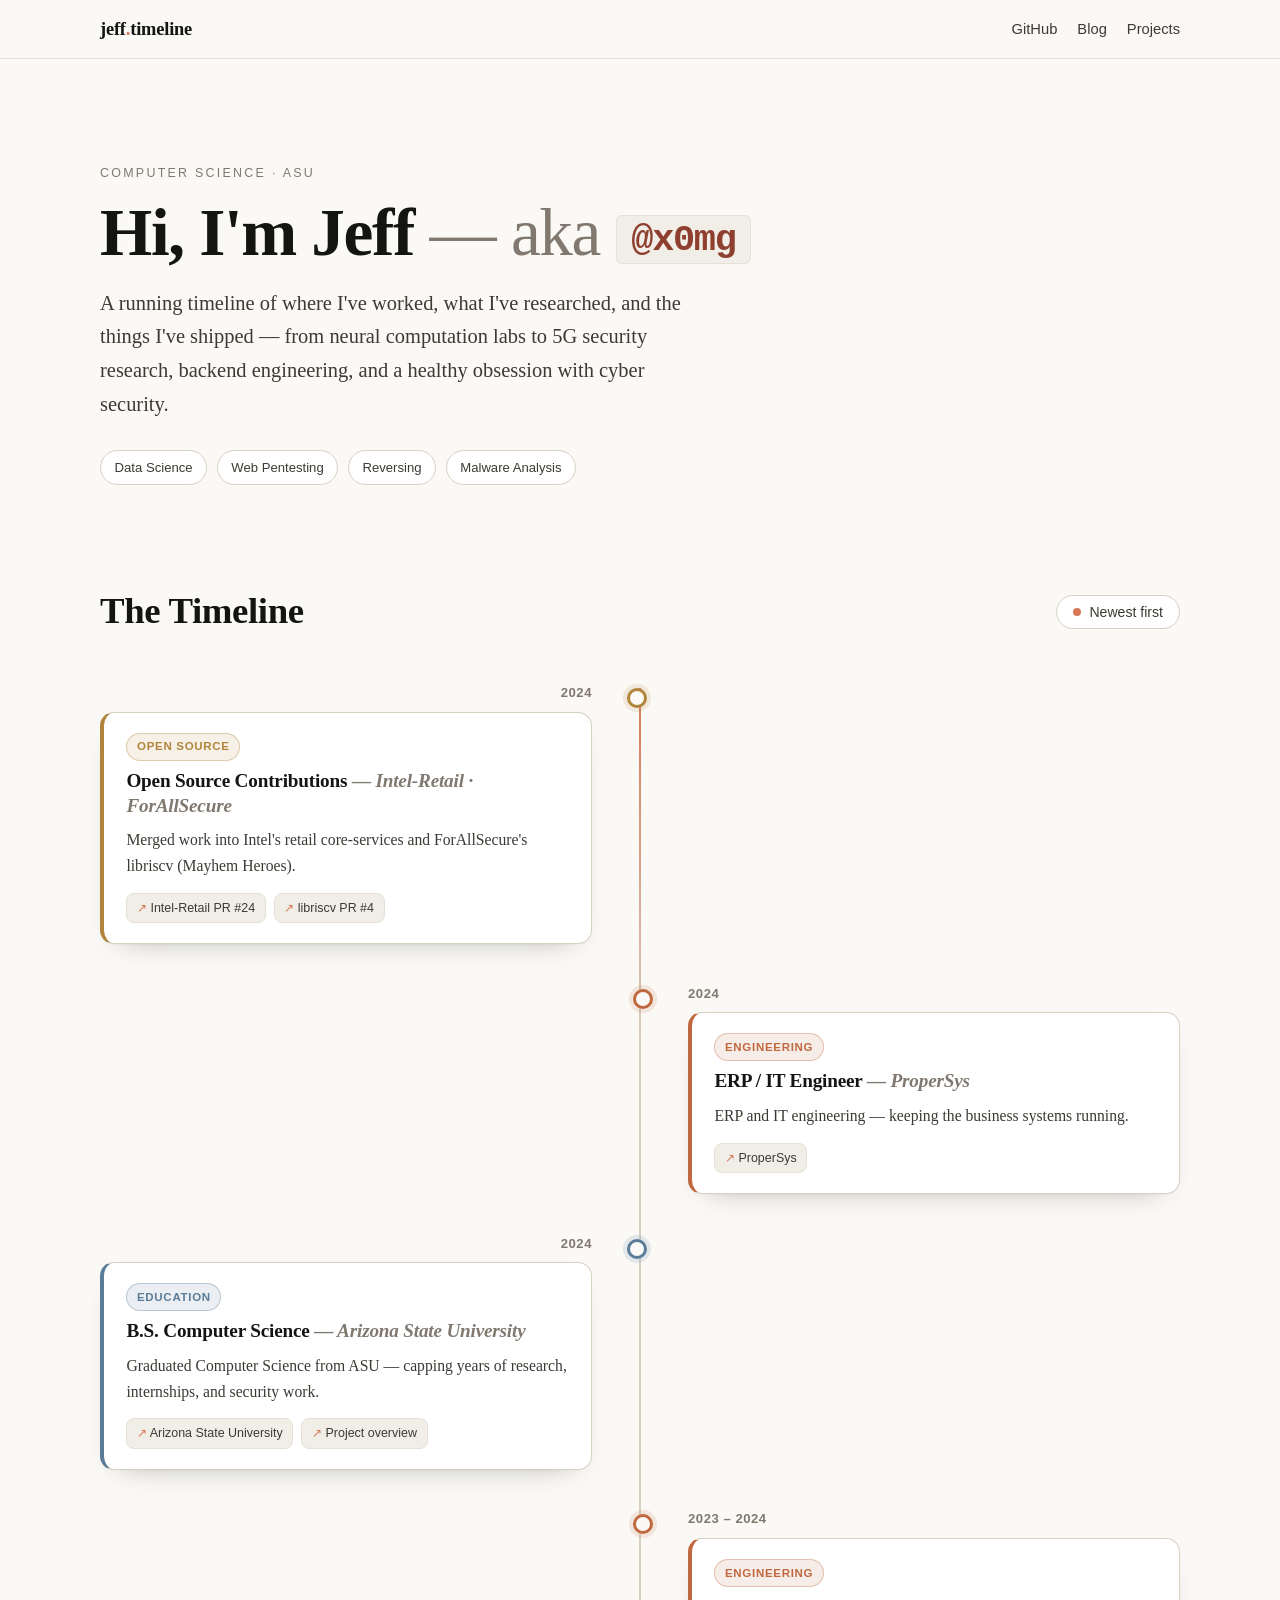
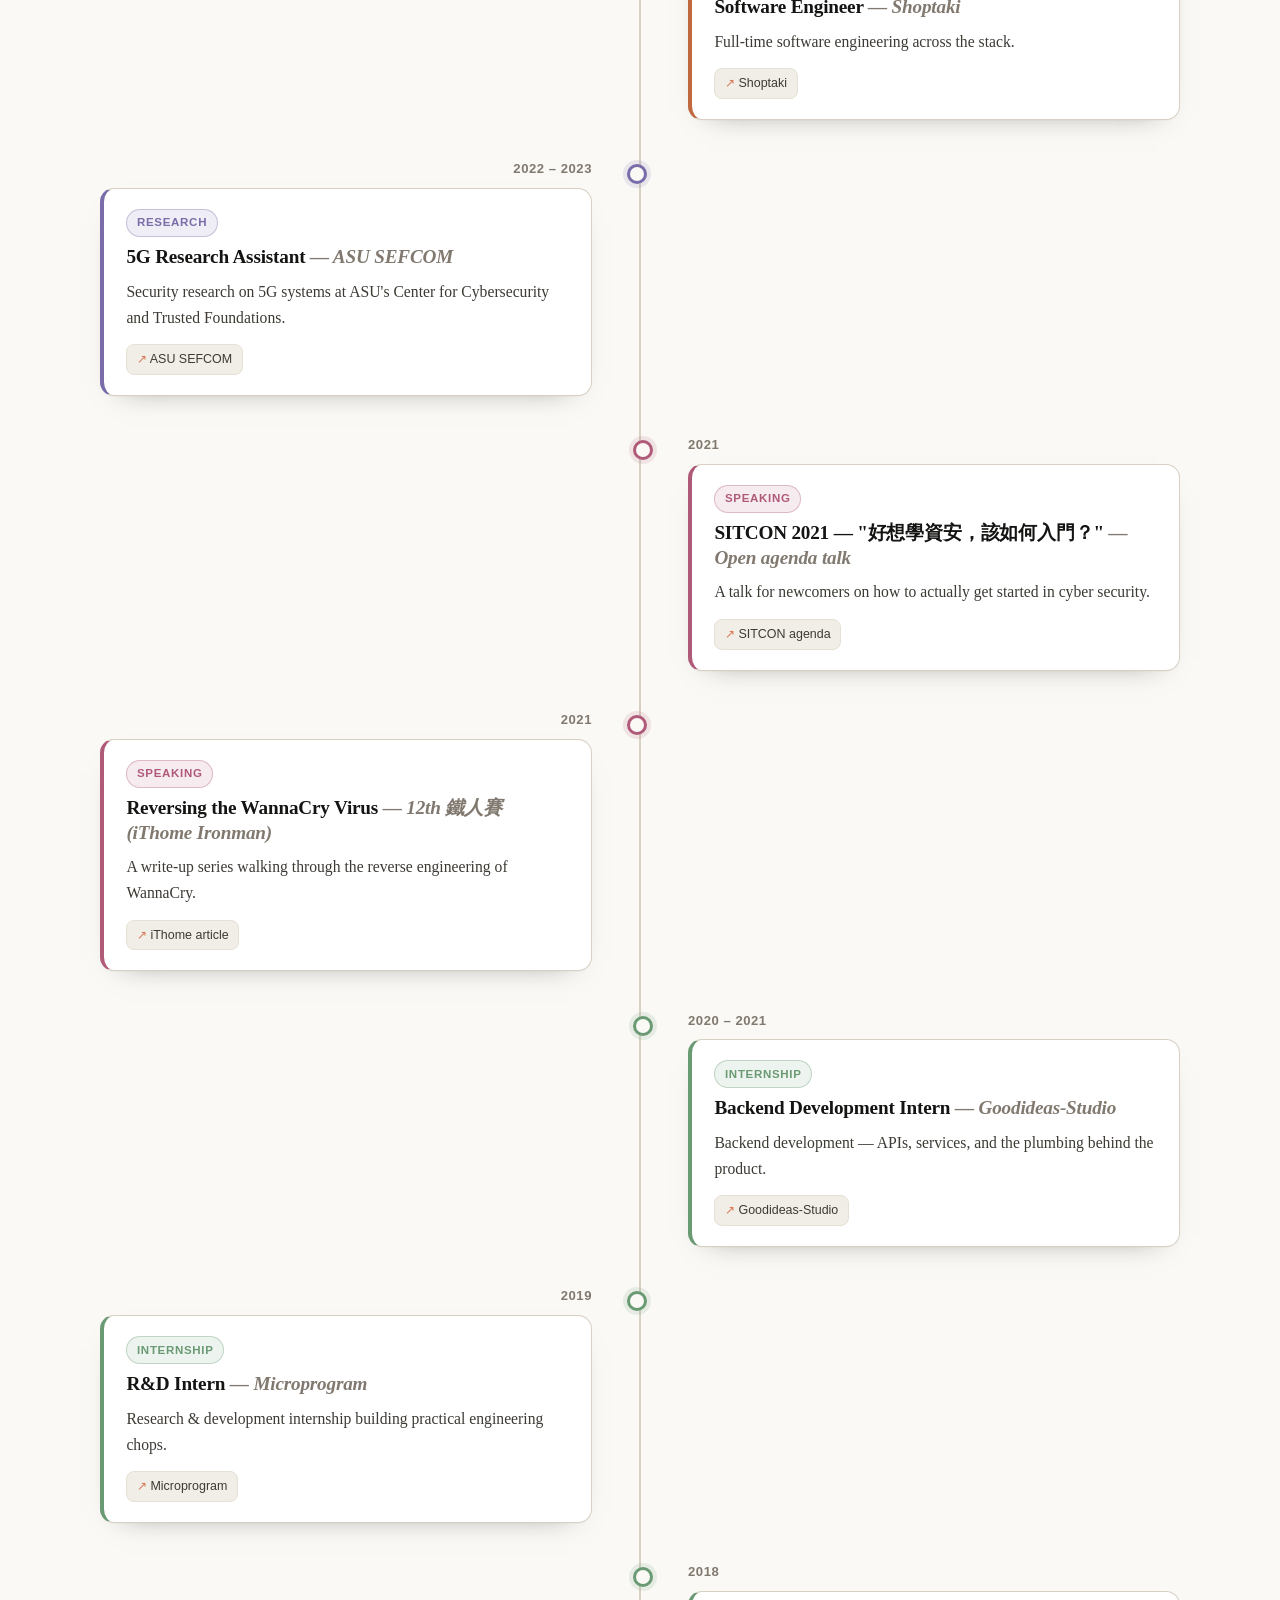
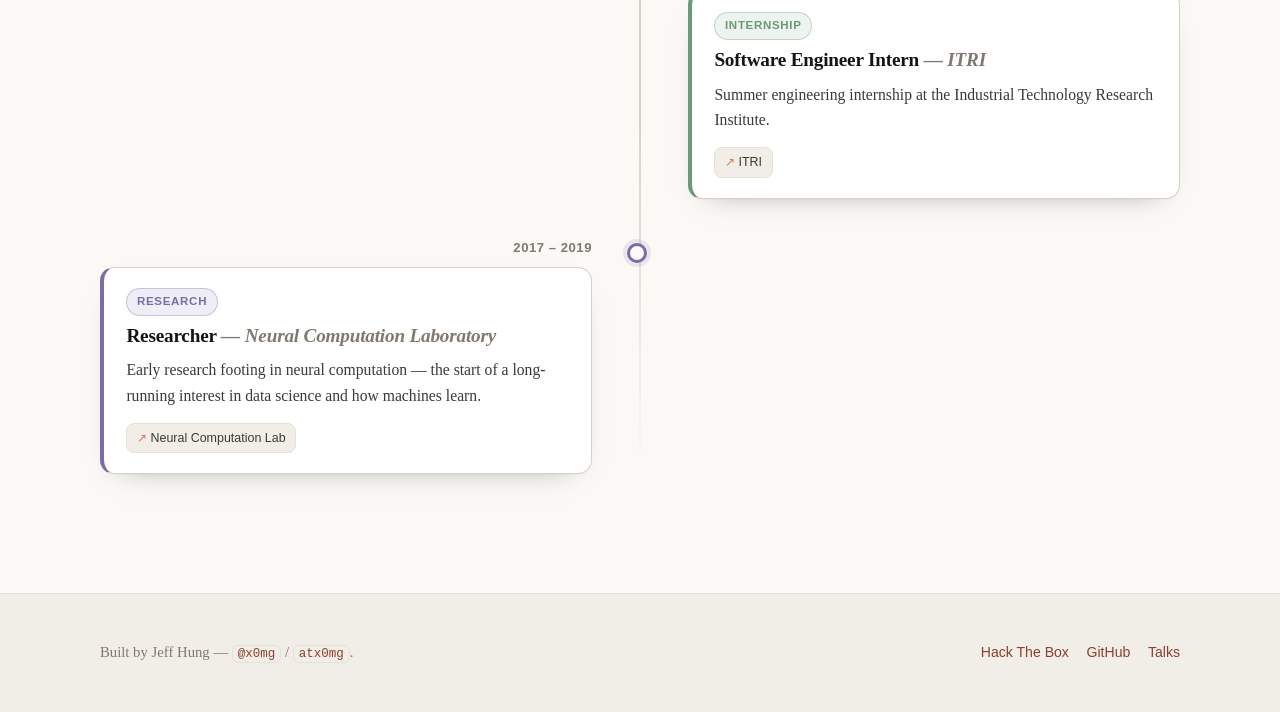
==== index.html @ df304b51 "Add interactive timeline website Build a dependency-free static site that presents Jeff's career as " ====
<!DOCTYPE html>
<html lang="en">
<head>
  <meta charset="UTF-8" />
  <meta name="viewport" content="width=device-width, initial-scale=1.0" />
  <title>Jeff Hung — Timeline</title>
  <meta name="description" content="A timeline of Jeff Hung (@x0mg) — Computer Science, research, software engineering and cyber security." />
  <link rel="preconnect" href="https://fonts.googleapis.com" />
  <link rel="stylesheet" href="./assets/css/style.css" />
</head>
<body>
  <header class="site-header">
    <div class="wrap header-inner">
      <a class="brand" href="#top">jeff<span class="brand-accent">.</span>timeline</a>
      <nav class="nav">
        <a href="https://github.com/jeff14994" target="_blank" rel="noopener">GitHub</a>
        <a href="http://blog.atx0mg.tw/" target="_blank" rel="noopener">Blog</a>
        <a href="https://jeff14994.github.io/projects/" target="_blank" rel="noopener">Projects</a>
      </nav>
    </div>
  </header>

  <main id="top">
    <section class="hero">
      <div class="wrap hero-inner">
        <p class="eyebrow">Computer Science · ASU</p>
        <h1 class="hero-title">Hi, I'm Jeff <span class="muted">— aka</span> <code>@x0mg</code></h1>
        <p class="hero-lede">
          A running timeline of where I've worked, what I've researched, and the things
          I've shipped — from neural computation labs to 5G security research,
          backend engineering, and a healthy obsession with cyber security.
        </p>
        <div class="hero-tags">
          <span class="chip">Data Science</span>
          <span class="chip">Web Pentesting</span>
          <span class="chip">Reversing</span>
          <span class="chip">Malware Analysis</span>
        </div>
      </div>
    </section>

    <section class="timeline-section">
      <div class="wrap">
        <div class="timeline-head">
          <h2>The Timeline</h2>
          <button id="orderToggle" class="order-toggle" type="button" aria-pressed="false">
            <span class="dot"></span><span class="label">Newest first</span>
          </button>
        </div>
        <ol class="timeline" id="timeline"><!-- entries injected by JS --></ol>
      </div>
    </section>
  </main>

  <footer class="site-footer">
    <div class="wrap footer-inner">
      <p>Built by Jeff Hung — <code>@x0mg</code> / <code>atx0mg</code>.</p>
      <div class="footer-links">
        <a href="https://app.hackthebox.com/profile/93661" target="_blank" rel="noopener">Hack The Box</a>
        <a href="https://github.com/jeff14994" target="_blank" rel="noopener">GitHub</a>
        <a href="https://www2.slideshare.net/JeffHung13/presentations" target="_blank" rel="noopener">Talks</a>
      </div>
    </div>
  </footer>

  <script src="./assets/js/data.js"></script>
  <script src="./assets/js/timeline.js"></script>
</body>
</html>
---- assets/css/style.css ----
/* ----------------------------------------------------------------
   Jeff Hung — Timeline
   Warm editorial aesthetic (Anthropic-inspired palette).
   No build step, no dependencies — plain HTML/CSS/JS.
------------------------------------------------------------------- */

:root {
  /* Surfaces */
  --canvas: #faf9f5;
  --surface: #f0eee6;
  --surface-2: #ffffff;

  /* Text */
  --ink: #141413;
  --ink-soft: #3d3a34;
  --muted: #81796f;

  /* Accent — terracotta */
  --accent: #d97757;
  --accent-deep: #8e3f2f;

  /* Borders */
  --border: #d8d0c3;
  --border-soft: #e7e0d6;

  /* Category accents */
  --cat-education: #5b7c99;
  --cat-research: #7a6ca8;
  --cat-engineering: #c0683f;
  --cat-internship: #6a9a73;
  --cat-opensource: #b0843a;
  --cat-speaking: #b05a7a;

  --font-serif: Georgia, "Times New Roman", serif;
  --font-sans: Arial, "Helvetica Neue", Helvetica, sans-serif;

  --line-x: 24px; /* mobile timeline rail position */
}

* { box-sizing: border-box; }

html { scroll-behavior: smooth; }

body {
  margin: 0;
  background:
    radial-gradient(900px 500px at 80% -10%, #f6efe6 0%, transparent 60%),
    var(--canvas);
  color: var(--ink);
  font-family: var(--font-serif);
  font-size: 17px;
  line-height: 1.65;
  -webkit-font-smoothing: antialiased;
}

.wrap { width: min(1080px, 92vw); margin-inline: auto; }

code {
  font-family: "SFMono-Regular", Consolas, "Liberation Mono", Menlo, monospace;
  font-size: 0.85em;
  background: var(--surface);
  border: 1px solid var(--border-soft);
  padding: 0.08em 0.4em;
  border-radius: 6px;
  color: var(--accent-deep);
}

a { color: var(--accent-deep); text-decoration-color: var(--border); text-underline-offset: 3px; }
a:hover { color: var(--accent); }

/* ---------------- Header ---------------- */
.site-header {
  position: sticky;
  top: 0;
  z-index: 20;
  background: color-mix(in srgb, var(--canvas) 88%, transparent);
  backdrop-filter: blur(8px);
  border-bottom: 1px solid var(--border-soft);
}
.header-inner {
  display: flex;
  align-items: center;
  justify-content: space-between;
  padding: 14px 0;
}
.brand {
  font-weight: 700;
  font-size: 1.15rem;
  letter-spacing: -0.01em;
  text-decoration: none;
  color: var(--ink);
}
.brand-accent { color: var(--accent); }
.nav { display: flex; gap: 1.25rem; font-family: var(--font-sans); font-size: 0.92rem; }
.nav a { text-decoration: none; color: var(--ink-soft); }
.nav a:hover { color: var(--accent); }

/* ---------------- Hero ---------------- */
.hero { padding: clamp(3rem, 9vw, 6.5rem) 0 clamp(2rem, 5vw, 3.5rem); }
.eyebrow {
  font-family: var(--font-sans);
  text-transform: uppercase;
  letter-spacing: 0.18em;
  font-size: 0.78rem;
  color: var(--muted);
  margin: 0 0 0.9rem;
}
.hero-title {
  font-size: clamp(2.4rem, 6vw, 4.2rem);
  line-height: 1.05;
  letter-spacing: -0.02em;
  margin: 0 0 1.1rem;
  font-weight: 700;
}
.hero-title .muted { color: var(--muted); font-weight: 400; }
.hero-title code { font-size: 0.55em; vertical-align: middle; }
.hero-lede {
  max-width: 60ch;
  color: var(--ink-soft);
  font-size: clamp(1.05rem, 2.4vw, 1.28rem);
  margin: 0 0 1.8rem;
}
.hero-tags { display: flex; flex-wrap: wrap; gap: 0.6rem; }
.chip {
  font-family: var(--font-sans);
  font-size: 0.82rem;
  background: var(--surface-2);
  border: 1px solid var(--border);
  border-radius: 999px;
  padding: 0.35rem 0.85rem;
  color: var(--ink-soft);
}

/* ---------------- Timeline shell ---------------- */
.timeline-section { padding: clamp(1rem, 4vw, 2.5rem) 0 5rem; }
.timeline-head {
  display: flex;
  align-items: center;
  justify-content: space-between;
  gap: 1rem;
  margin-bottom: 2.5rem;
  flex-wrap: wrap;
}
.timeline-head h2 {
  font-size: clamp(1.6rem, 4vw, 2.3rem);
  margin: 0;
  letter-spacing: -0.01em;
}
.order-toggle {
  font-family: var(--font-sans);
  display: inline-flex;
  align-items: center;
  gap: 0.55rem;
  background: var(--surface-2);
  border: 1px solid var(--border);
  border-radius: 999px;
  padding: 0.5rem 1rem;
  font-size: 0.88rem;
  color: var(--ink-soft);
  cursor: pointer;
  transition: border-color 0.2s ease, color 0.2s ease, transform 0.2s ease;
}
.order-toggle:hover { border-color: var(--accent); color: var(--accent-deep); transform: translateY(-1px); }
.order-toggle .dot {
  width: 8px; height: 8px; border-radius: 50%;
  background: var(--accent);
}

/* ---------------- Timeline list ---------------- */
.timeline {
  list-style: none;
  margin: 0;
  padding: 0;
  position: relative;
}
/* the vertical rail */
.timeline::before {
  content: "";
  position: absolute;
  top: 6px;
  bottom: 6px;
  left: var(--line-x);
  width: 2px;
  background: linear-gradient(var(--accent) 0%, var(--border) 12%, var(--border) 88%, transparent 100%);
}

.entry {
  position: relative;
  padding-left: calc(var(--line-x) + 32px);
  margin-bottom: 2.4rem;
  opacity: 0;
  transform: translateY(18px);
  transition: opacity 0.6s ease, transform 0.6s ease;
}
.entry.is-visible { opacity: 1; transform: none; }

/* node dot */
.entry::before {
  content: "";
  position: absolute;
  left: calc(var(--line-x) - 6px);
  top: 6px;
  width: 14px;
  height: 14px;
  border-radius: 50%;
  background: var(--canvas);
  border: 3px solid var(--cat, var(--accent));
  box-shadow: 0 0 0 4px color-mix(in srgb, var(--cat, var(--accent)) 14%, transparent);
  z-index: 2;
}

.entry-date {
  font-family: var(--font-sans);
  font-size: 0.82rem;
  font-weight: 700;
  letter-spacing: 0.04em;
  color: var(--muted);
  margin-bottom: 0.5rem;
  display: block;
}

.card {
  background: var(--surface-2);
  border: 1px solid var(--border);
  border-left: 4px solid var(--cat, var(--accent));
  border-radius: 14px;
  padding: 1.25rem 1.4rem;
  box-shadow: 0 1px 0 rgba(20, 20, 19, 0.02), 0 12px 28px -22px rgba(20, 20, 19, 0.5);
  transition: transform 0.25s ease, box-shadow 0.25s ease;
}
.card:hover {
  transform: translateY(-3px);
  box-shadow: 0 18px 38px -24px rgba(20, 20, 19, 0.55);
}

.card-top {
  display: flex;
  align-items: center;
  gap: 0.6rem;
  flex-wrap: wrap;
  margin-bottom: 0.5rem;
}
.badge {
  font-family: var(--font-sans);
  font-size: 0.72rem;
  font-weight: 700;
  text-transform: uppercase;
  letter-spacing: 0.06em;
  padding: 0.22rem 0.6rem;
  border-radius: 999px;
  color: var(--cat, var(--accent-deep));
  background: color-mix(in srgb, var(--cat, var(--accent)) 12%, var(--surface-2));
  border: 1px solid color-mix(in srgb, var(--cat, var(--accent)) 35%, transparent);
}
.card h3 {
  margin: 0;
  font-size: 1.2rem;
  line-height: 1.3;
  letter-spacing: -0.01em;
}
.card h3 a { text-decoration: none; }
.org { color: var(--muted); font-style: italic; }
.card p { margin: 0.55rem 0 0; color: var(--ink-soft); font-size: 0.98rem; }
.sources {
  margin-top: 0.85rem;
  display: flex;
  flex-wrap: wrap;
  gap: 0.5rem;
}
.source-link {
  font-family: var(--font-sans);
  font-size: 0.78rem;
  text-decoration: none;
  color: var(--ink-soft);
  background: var(--surface);
  border: 1px solid var(--border-soft);
  border-radius: 8px;
  padding: 0.25rem 0.6rem;
  transition: border-color 0.2s ease, color 0.2s ease;
}
.source-link:hover { border-color: var(--accent); color: var(--accent-deep); }
.source-link::before { content: "↗ "; color: var(--accent); }

/* ---------------- Desktop: alternating layout ---------------- */
@media (min-width: 860px) {
  :root { --line-x: 50%; }
  .timeline::before { transform: translateX(-1px); }

  .entry {
    width: 50%;
    padding-left: 0;
    padding-right: 48px;
    margin-left: 0;
  }
  .entry::before {
    left: auto;
    right: -7px;
  }
  .entry .entry-date { text-align: right; }

  .entry.right {
    margin-left: 50%;
    padding-right: 0;
    padding-left: 48px;
  }
  .entry.right::before { left: -7px; right: auto; }
  .entry.right .entry-date { text-align: left; }
}

/* ---------------- Footer ---------------- */
.site-footer {
  border-top: 1px solid var(--border-soft);
  background: var(--surface);
}
.footer-inner {
  display: flex;
  align-items: center;
  justify-content: space-between;
  gap: 1rem;
  flex-wrap: wrap;
  padding: 2rem 0;
  font-size: 0.92rem;
  color: var(--muted);
}
.footer-links { display: flex; gap: 1.1rem; font-family: var(--font-sans); font-size: 0.88rem; }
.footer-links a { text-decoration: none; }

/* ---------------- Reduced motion ---------------- */
@media (prefers-reduced-motion: reduce) {
  html { scroll-behavior: auto; }
  * { transition-duration: 0.01ms !important; animation-duration: 0.01ms !important; }
  .entry { opacity: 1; transform: none; }
}
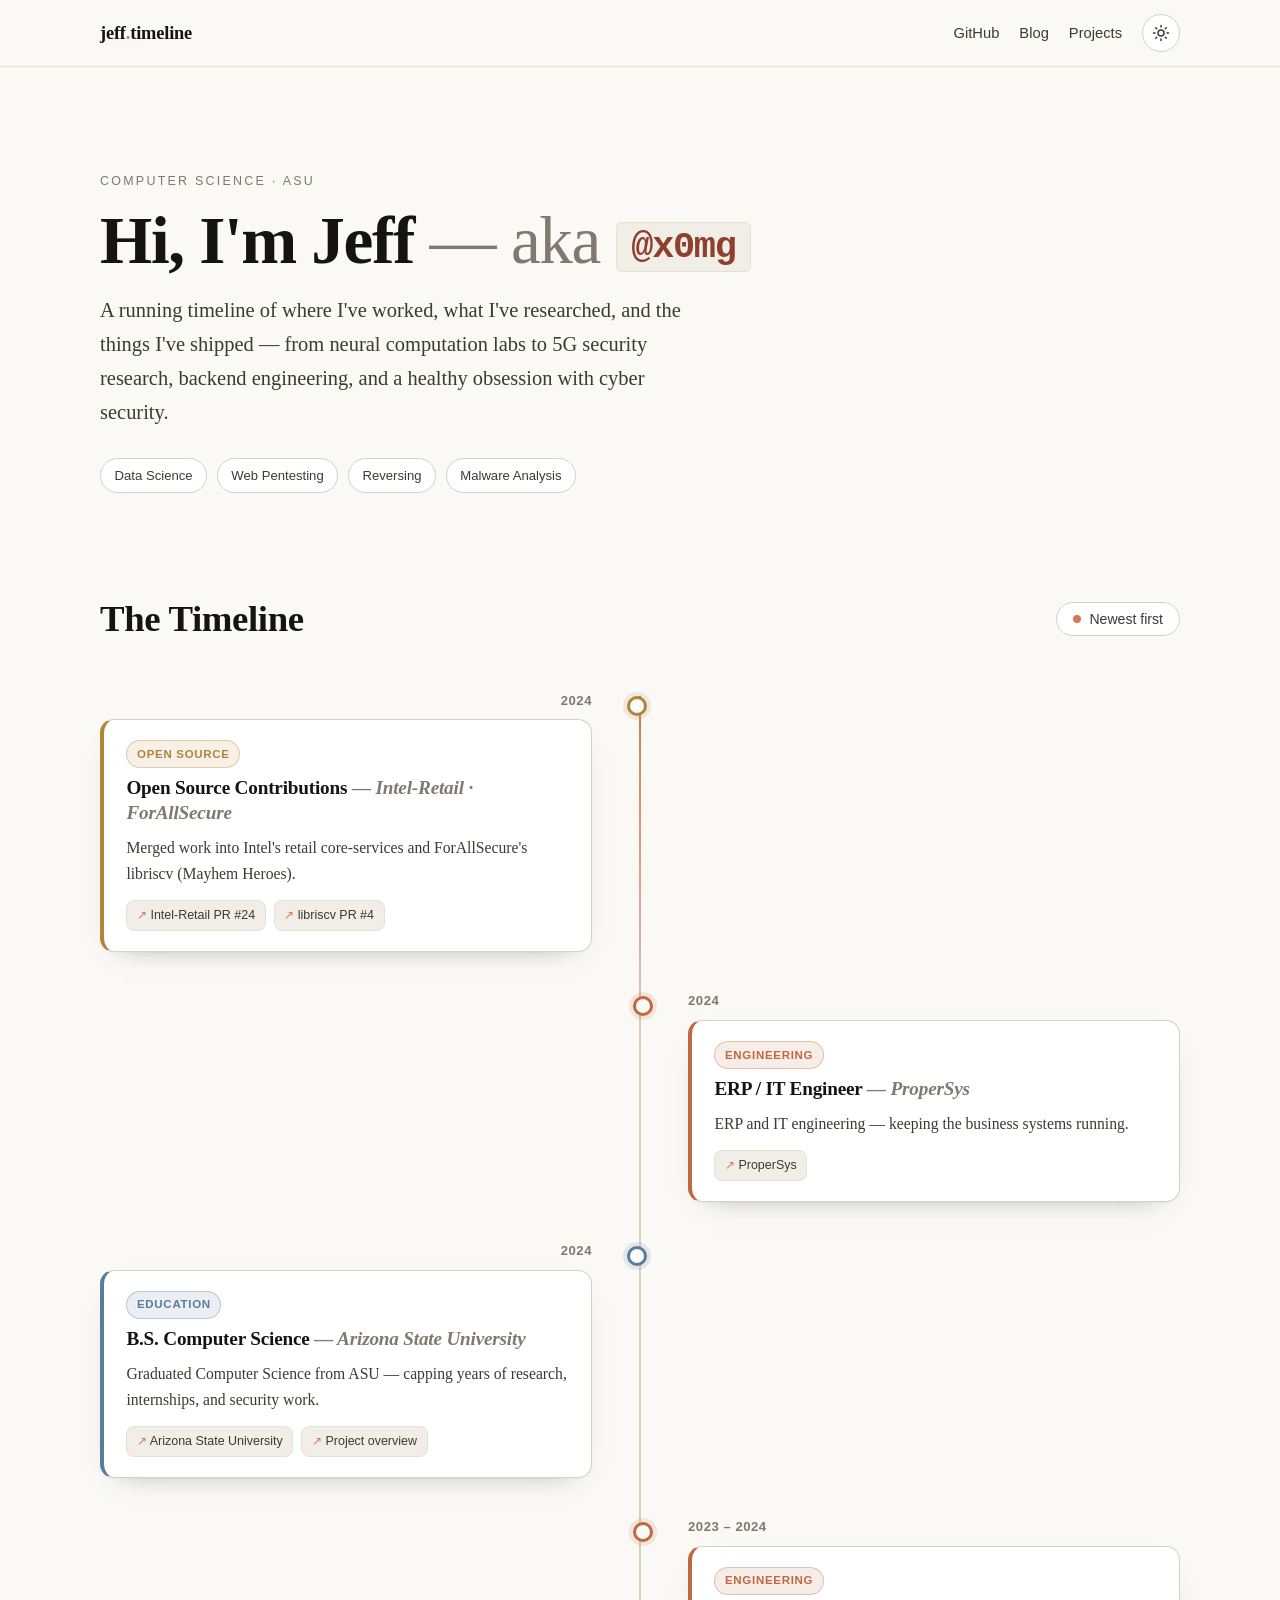
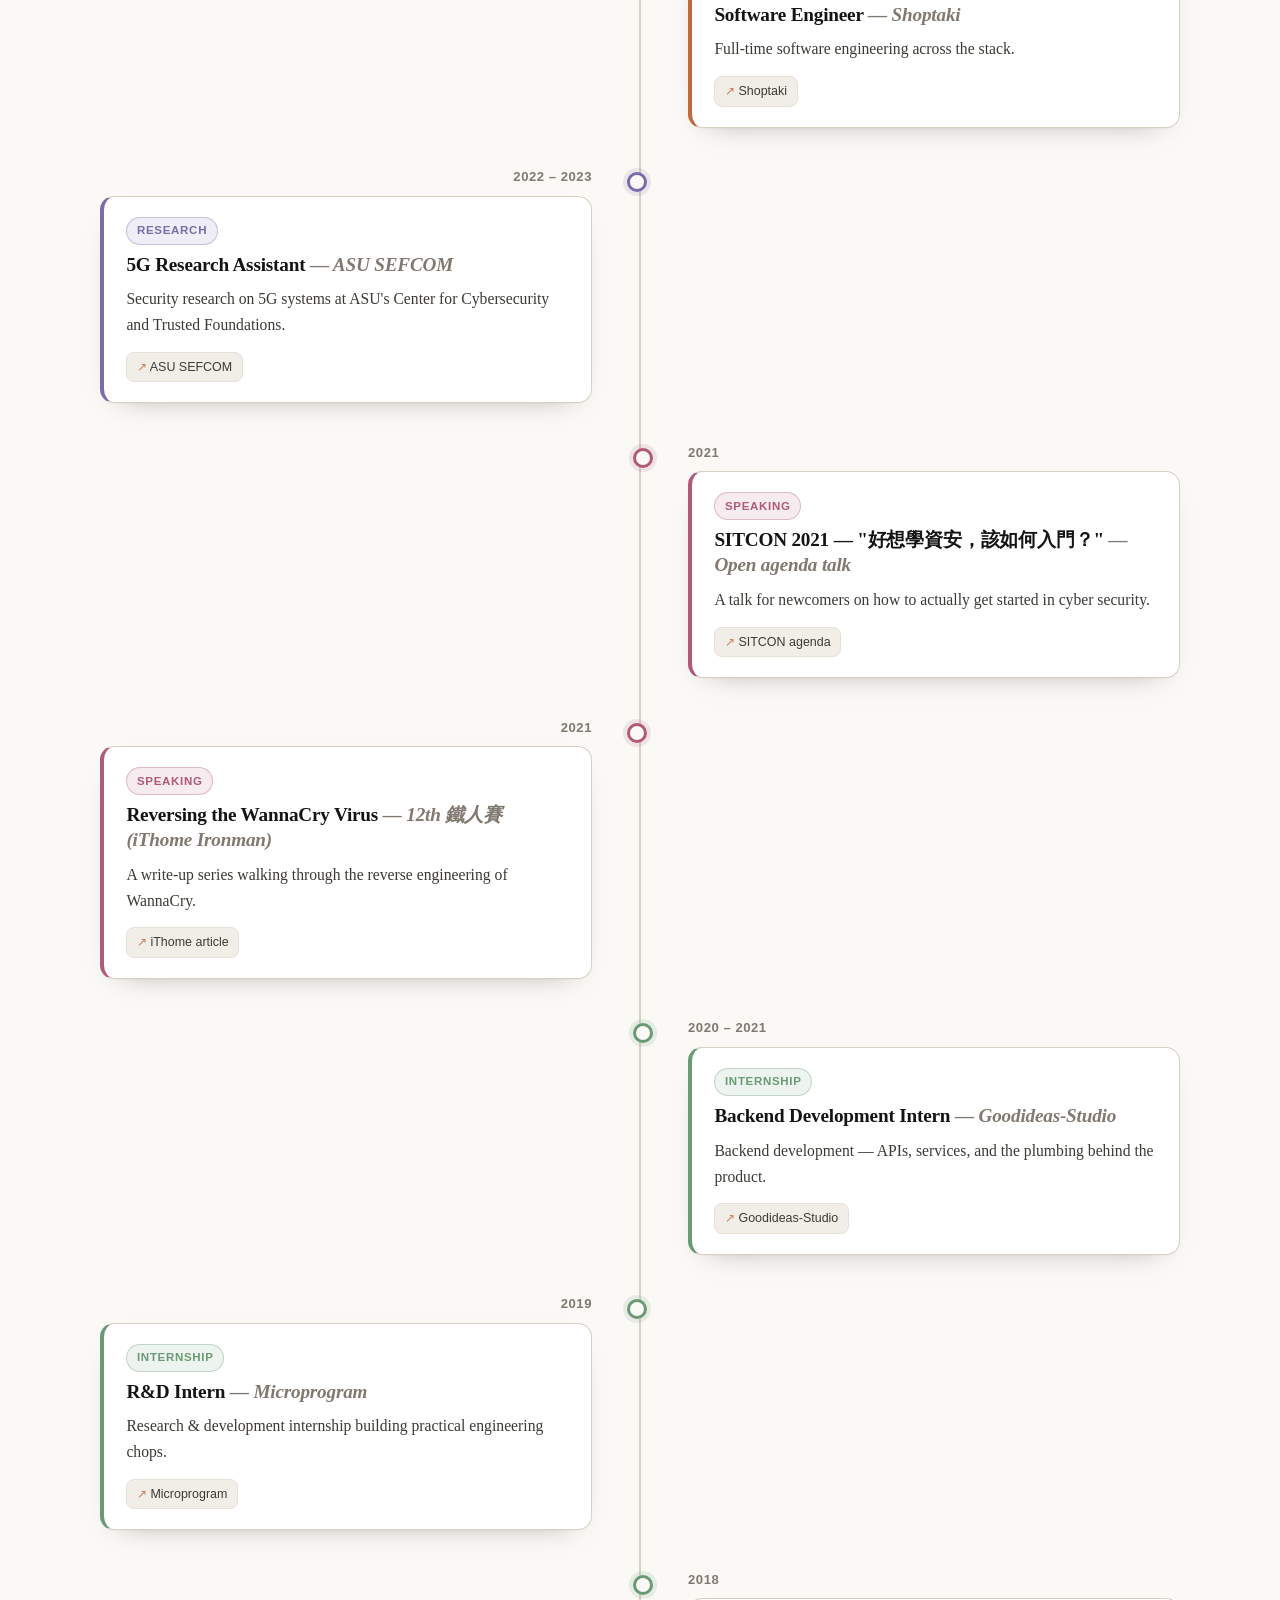
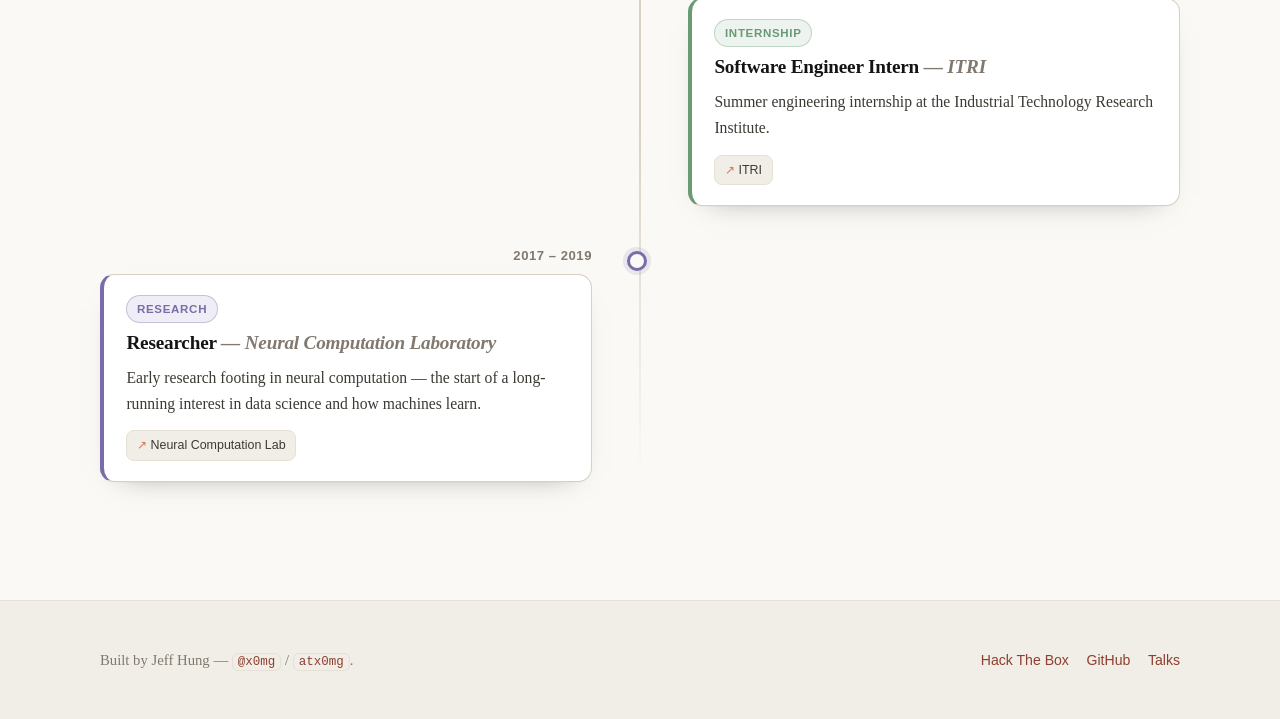
==== commit 688c6bb2: "Add dark mode with toggle and OS-preference default - Warm charcoal dark palette via [data-theme=dar" ====
--- a/index.html
+++ b/index.html
@@ -7,6 +7,16 @@
   <meta name="description" content="A timeline of Jeff Hung (@x0mg) — Computer Science, research, software engineering and cyber security." />
   <link rel="preconnect" href="https://fonts.googleapis.com" />
   <link rel="stylesheet" href="./assets/css/style.css" />
+  <!-- Set theme before first paint to avoid a flash of the wrong theme. -->
+  <script>
+    (function () {
+      try {
+        var stored = localStorage.getItem("theme");
+        var prefersDark = window.matchMedia("(prefers-color-scheme: dark)").matches;
+        document.documentElement.setAttribute("data-theme", stored || (prefersDark ? "dark" : "light"));
+      } catch (e) { /* ignore */ }
+    })();
+  </script>
 </head>
 <body>
   <header class="site-header">
@@ -16,6 +26,15 @@
         <a href="https://github.com/jeff14994" target="_blank" rel="noopener">GitHub</a>
         <a href="http://blog.atx0mg.tw/" target="_blank" rel="noopener">Blog</a>
         <a href="https://jeff14994.github.io/projects/" target="_blank" rel="noopener">Projects</a>
+        <button id="themeToggle" class="theme-toggle" type="button" aria-label="Toggle dark mode" title="Toggle dark mode">
+          <svg class="icon-sun" viewBox="0 0 24 24" fill="none" stroke="currentColor" stroke-width="2" stroke-linecap="round" stroke-linejoin="round" aria-hidden="true">
+            <circle cx="12" cy="12" r="4"></circle>
+            <path d="M12 2v2M12 20v2M4.9 4.9l1.4 1.4M17.7 17.7l1.4 1.4M2 12h2M20 12h2M4.9 19.1l1.4-1.4M17.7 6.3l1.4-1.4"></path>
+          </svg>
+          <svg class="icon-moon" viewBox="0 0 24 24" fill="none" stroke="currentColor" stroke-width="2" stroke-linecap="round" stroke-linejoin="round" aria-hidden="true">
+            <path d="M21 12.8A9 9 0 1 1 11.2 3a7 7 0 0 0 9.8 9.8z"></path>
+          </svg>
+        </button>
       </nav>
     </div>
   </header>
@@ -65,5 +84,6 @@
 
   <script src="./assets/js/data.js"></script>
   <script src="./assets/js/timeline.js"></script>
+  <script src="./assets/js/theme.js"></script>
 </body>
 </html>
--- a/assets/css/style.css
+++ b/assets/css/style.css
@@ -34,7 +34,39 @@
   --font-serif: Georgia, "Times New Roman", serif;
   --font-sans: Arial, "Helvetica Neue", Helvetica, sans-serif;
 
+  --glow: #f6efe6; /* hero background glow */
+  --shadow: 20, 20, 19; /* rgb for card shadows */
+
   --line-x: 24px; /* mobile timeline rail position */
+}
+
+/* ---------------- Dark theme ----------------
+   Applied when <html data-theme="dark">. A no-FOUC script in <head>
+   sets this from localStorage or the OS preference before first paint. */
+[data-theme="dark"] {
+  --canvas: #1a1714;
+  --surface: #221e19;
+  --surface-2: #272320;
+
+  --ink: #ece7de;
+  --ink-soft: #cabfb0;
+  --muted: #9a8f80;
+
+  --accent: #e08a6a;
+  --accent-deep: #eca585; /* lighter so links/code read on dark */
+
+  --border: #3a352e;
+  --border-soft: #2d2823;
+
+  --cat-education: #7da6c4;
+  --cat-research: #a394d4;
+  --cat-engineering: #e0895f;
+  --cat-internship: #8fc09a;
+  --cat-opensource: #d4ab5e;
+  --cat-speaking: #d683a4;
+
+  --glow: #2a231c;
+  --shadow: 0, 0, 0;
 }
 
 * { box-sizing: border-box; }
@@ -44,13 +76,14 @@
 body {
   margin: 0;
   background:
-    radial-gradient(900px 500px at 80% -10%, #f6efe6 0%, transparent 60%),
+    radial-gradient(900px 500px at 80% -10%, var(--glow) 0%, transparent 60%),
     var(--canvas);
   color: var(--ink);
   font-family: var(--font-serif);
   font-size: 17px;
   line-height: 1.65;
   -webkit-font-smoothing: antialiased;
+  transition: background-color 0.3s ease, color 0.3s ease;
 }
 
 .wrap { width: min(1080px, 92vw); margin-inline: auto; }
@@ -91,9 +124,32 @@
   color: var(--ink);
 }
 .brand-accent { color: var(--accent); }
-.nav { display: flex; gap: 1.25rem; font-family: var(--font-sans); font-size: 0.92rem; }
+.nav { display: flex; align-items: center; gap: 1.25rem; font-family: var(--font-sans); font-size: 0.92rem; }
 .nav a { text-decoration: none; color: var(--ink-soft); }
 .nav a:hover { color: var(--accent); }
+
+/* Theme toggle */
+.theme-toggle {
+  display: inline-flex;
+  align-items: center;
+  justify-content: center;
+  width: 38px;
+  height: 38px;
+  padding: 0;
+  border: 1px solid var(--border);
+  border-radius: 50%;
+  background: var(--surface-2);
+  color: var(--ink-soft);
+  cursor: pointer;
+  transition: border-color 0.2s ease, color 0.2s ease, transform 0.2s ease;
+}
+.theme-toggle:hover { border-color: var(--accent); color: var(--accent); transform: translateY(-1px); }
+.theme-toggle svg { width: 18px; height: 18px; display: block; }
+/* show the right icon per theme */
+.theme-toggle .icon-moon { display: none; }
+.theme-toggle .icon-sun { display: block; }
+[data-theme="dark"] .theme-toggle .icon-moon { display: block; }
+[data-theme="dark"] .theme-toggle .icon-sun { display: none; }
 
 /* ---------------- Hero ---------------- */
 .hero { padding: clamp(3rem, 9vw, 6.5rem) 0 clamp(2rem, 5vw, 3.5rem); }
@@ -225,12 +281,12 @@
   border-left: 4px solid var(--cat, var(--accent));
   border-radius: 14px;
   padding: 1.25rem 1.4rem;
-  box-shadow: 0 1px 0 rgba(20, 20, 19, 0.02), 0 12px 28px -22px rgba(20, 20, 19, 0.5);
-  transition: transform 0.25s ease, box-shadow 0.25s ease;
+  box-shadow: 0 1px 0 rgba(var(--shadow), 0.02), 0 12px 28px -22px rgba(var(--shadow), 0.5);
+  transition: transform 0.25s ease, box-shadow 0.25s ease, background-color 0.3s ease, border-color 0.3s ease;
 }
 .card:hover {
   transform: translateY(-3px);
-  box-shadow: 0 18px 38px -24px rgba(20, 20, 19, 0.55);
+  box-shadow: 0 18px 38px -24px rgba(var(--shadow), 0.6);
 }
 
 .card-top {
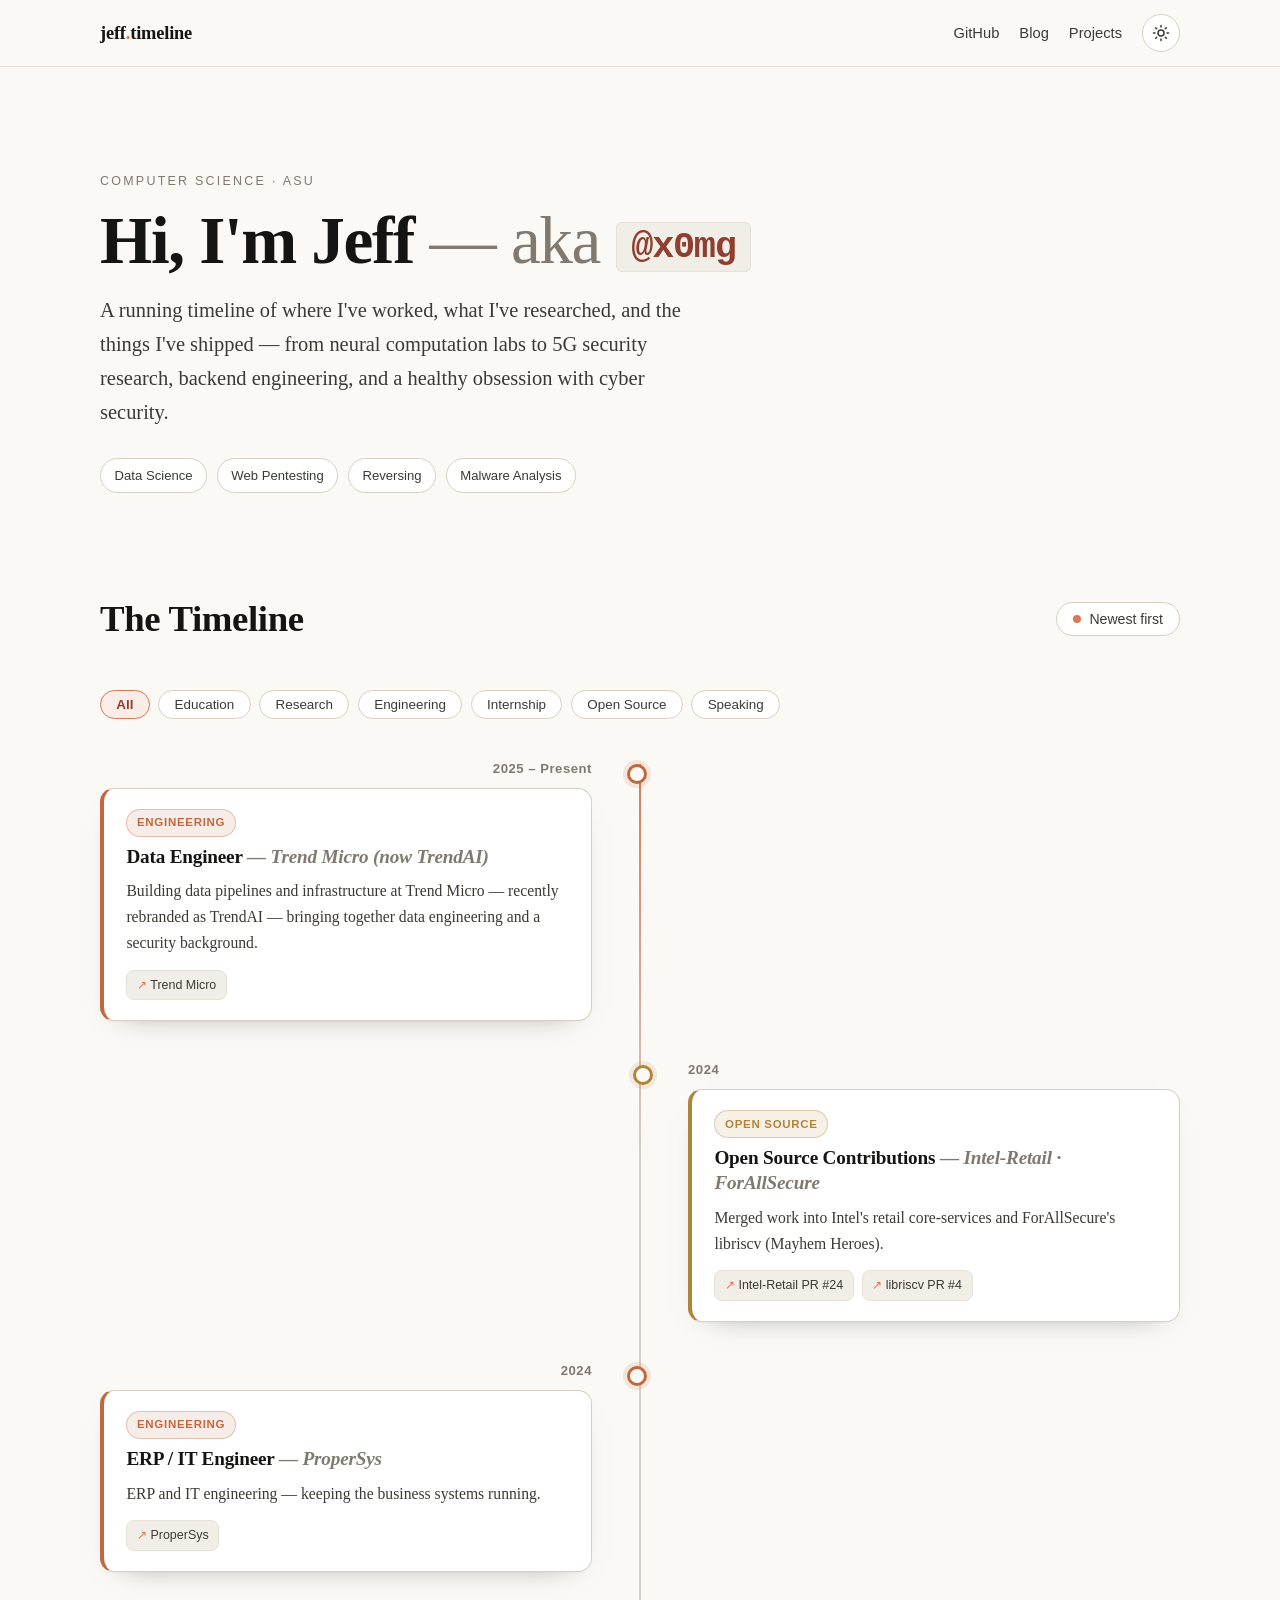
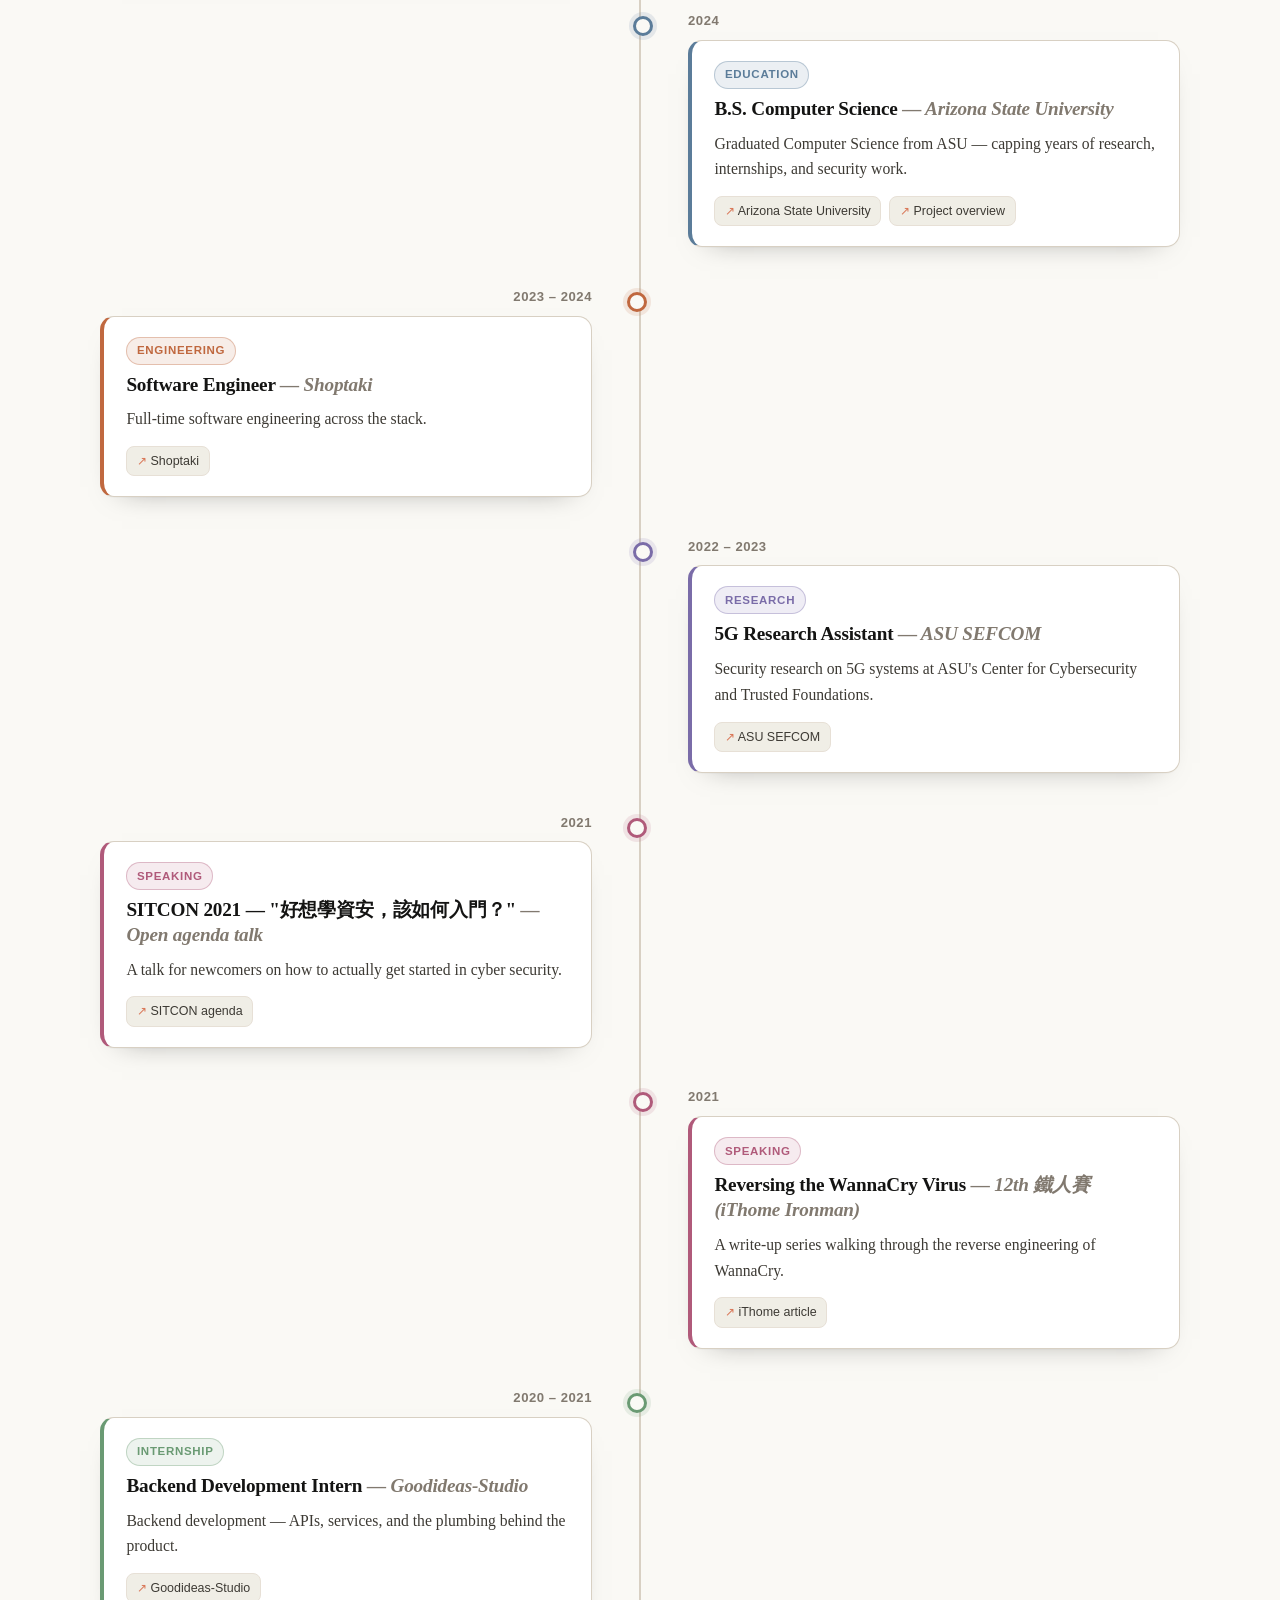
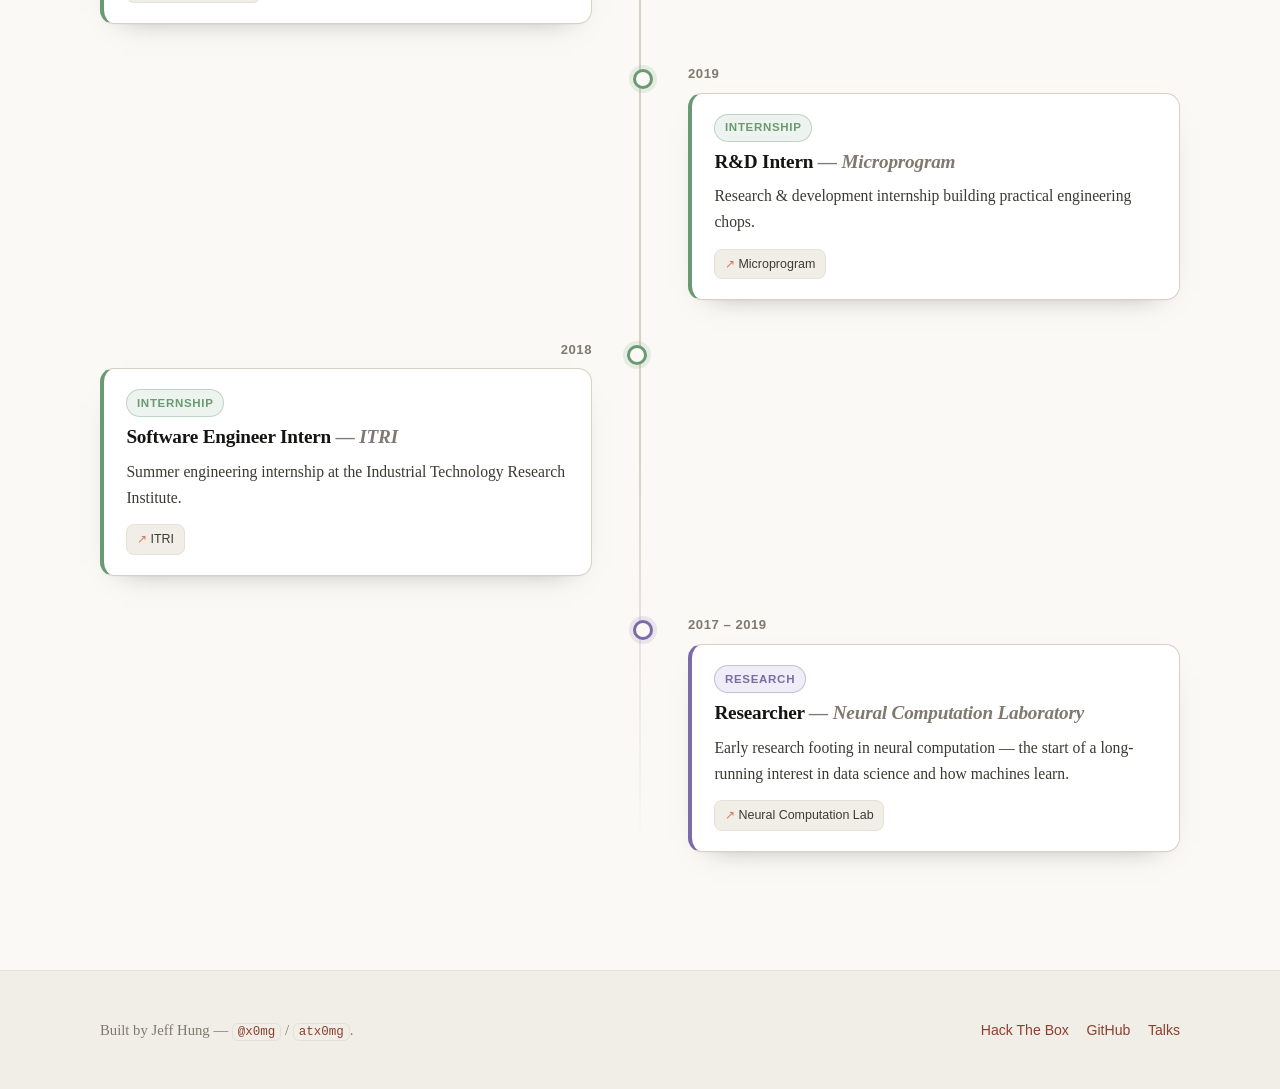
==== commit 8d466197: "Fix mobile header overflow (toggle clipped) + add category filter - Header: collapse text nav links " ====
--- a/index.html
+++ b/index.html
@@ -66,6 +66,7 @@
             <span class="dot"></span><span class="label">Newest first</span>
           </button>
         </div>
+        <div class="filters" id="filters" role="group" aria-label="Filter by category"><!-- chips injected by JS --></div>
         <ol class="timeline" id="timeline"><!-- entries injected by JS --></ol>
       </div>
     </section>
--- a/assets/css/style.css
+++ b/assets/css/style.css
@@ -125,8 +125,16 @@
 }
 .brand-accent { color: var(--accent); }
 .nav { display: flex; align-items: center; gap: 1.25rem; font-family: var(--font-sans); font-size: 0.92rem; }
-.nav a { text-decoration: none; color: var(--ink-soft); }
+.nav a { text-decoration: none; color: var(--ink-soft); white-space: nowrap; }
 .nav a:hover { color: var(--accent); }
+
+/* On small screens the text links would push the theme toggle off-screen,
+   so collapse them (they're still available in the footer). */
+@media (max-width: 560px) {
+  .header-inner { gap: 0.75rem; }
+  .nav { gap: 0.85rem; }
+  .nav a { display: none; }
+}
 
 /* Theme toggle */
 .theme-toggle {
@@ -135,6 +143,7 @@
   justify-content: center;
   width: 38px;
   height: 38px;
+  flex-shrink: 0;
   padding: 0;
   border: 1px solid var(--border);
   border-radius: 50%;
@@ -220,6 +229,36 @@
 .order-toggle .dot {
   width: 8px; height: 8px; border-radius: 50%;
   background: var(--accent);
+}
+
+/* ---------------- Filter chips ---------------- */
+.filters {
+  display: flex;
+  flex-wrap: wrap;
+  gap: 0.55rem;
+  margin-bottom: 2.4rem;
+}
+.filter-chip {
+  font-family: var(--font-sans);
+  font-size: 0.84rem;
+  background: var(--surface-2);
+  border: 1px solid var(--border);
+  border-radius: 999px;
+  padding: 0.4rem 0.95rem;
+  color: var(--ink-soft);
+  cursor: pointer;
+  transition: border-color 0.2s ease, color 0.2s ease, background-color 0.2s ease, transform 0.2s ease;
+}
+.filter-chip:hover {
+  transform: translateY(-1px);
+  border-color: var(--cat, var(--accent));
+  color: var(--cat, var(--accent-deep));
+}
+.filter-chip.is-active {
+  color: var(--cat, var(--accent-deep));
+  border-color: var(--cat, var(--accent));
+  background: color-mix(in srgb, var(--cat, var(--accent)) 14%, var(--surface-2));
+  font-weight: 700;
 }
 
 /* ---------------- Timeline list ---------------- */
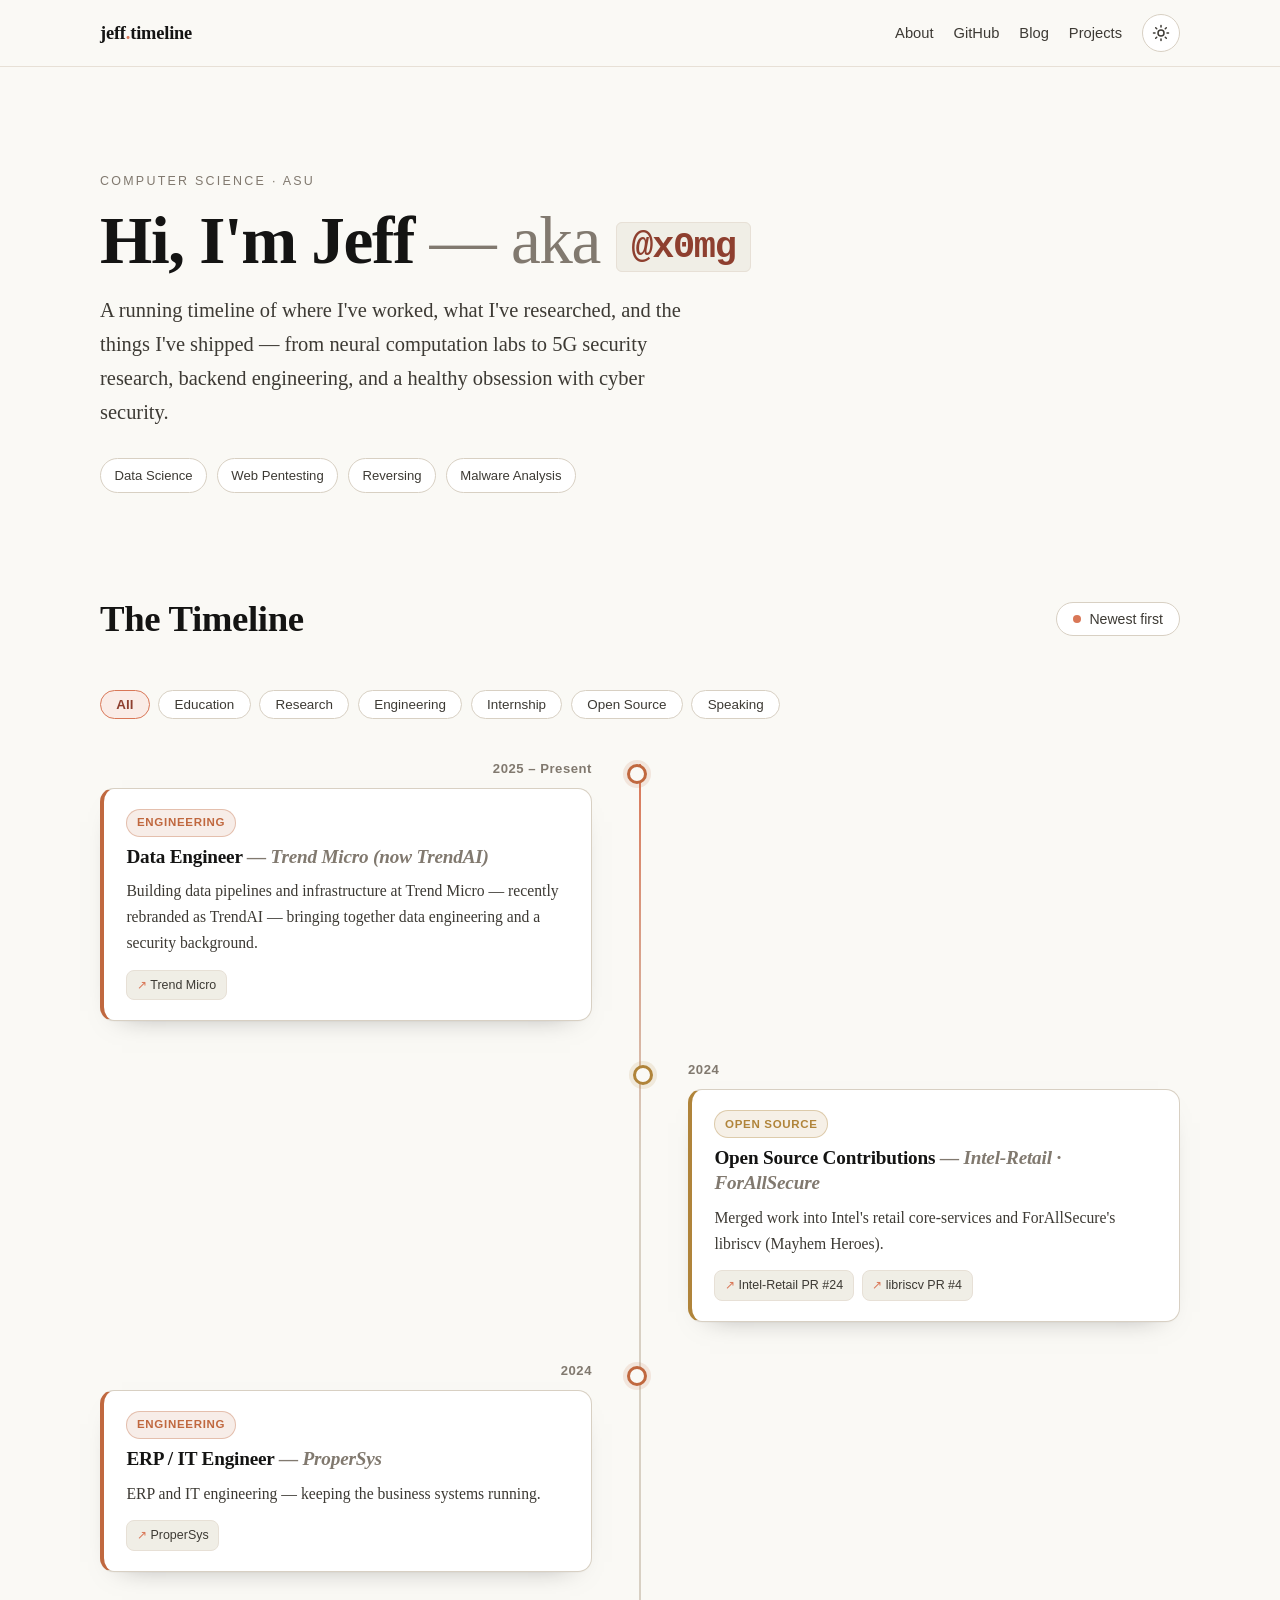
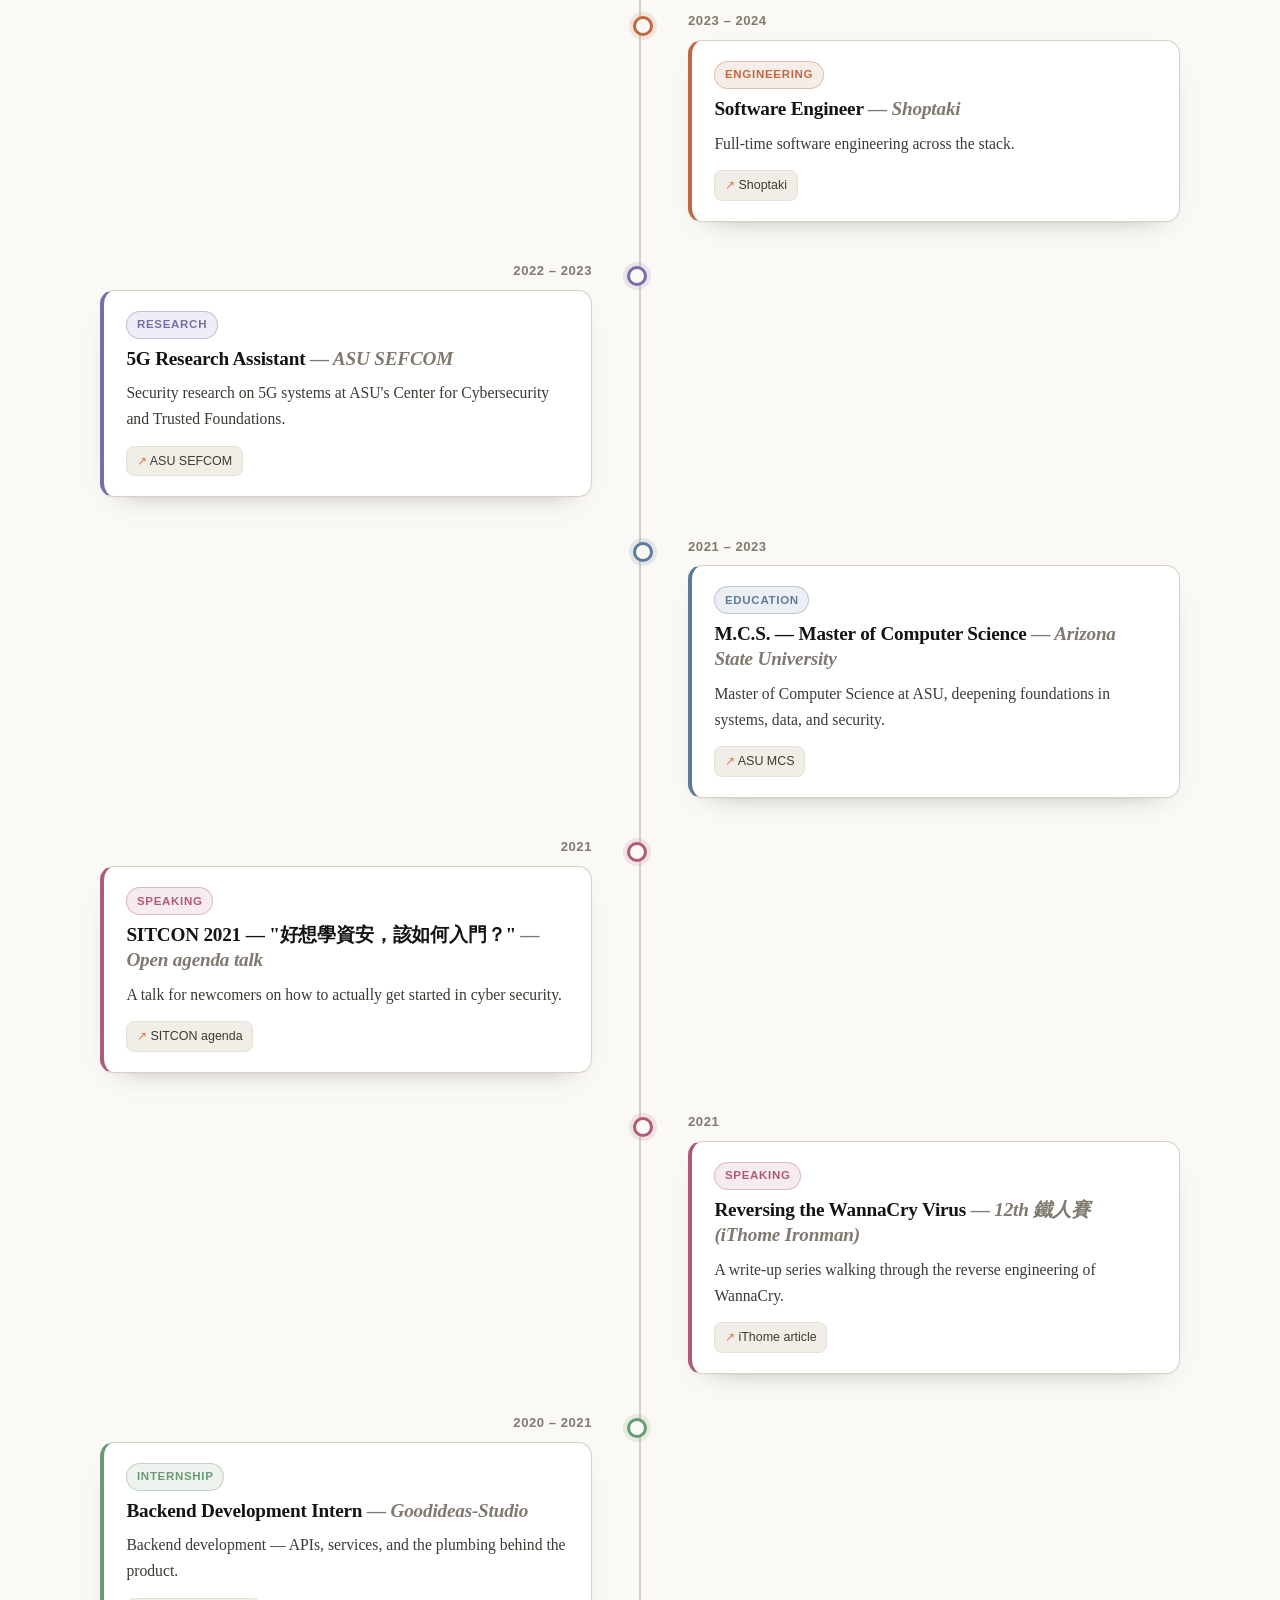
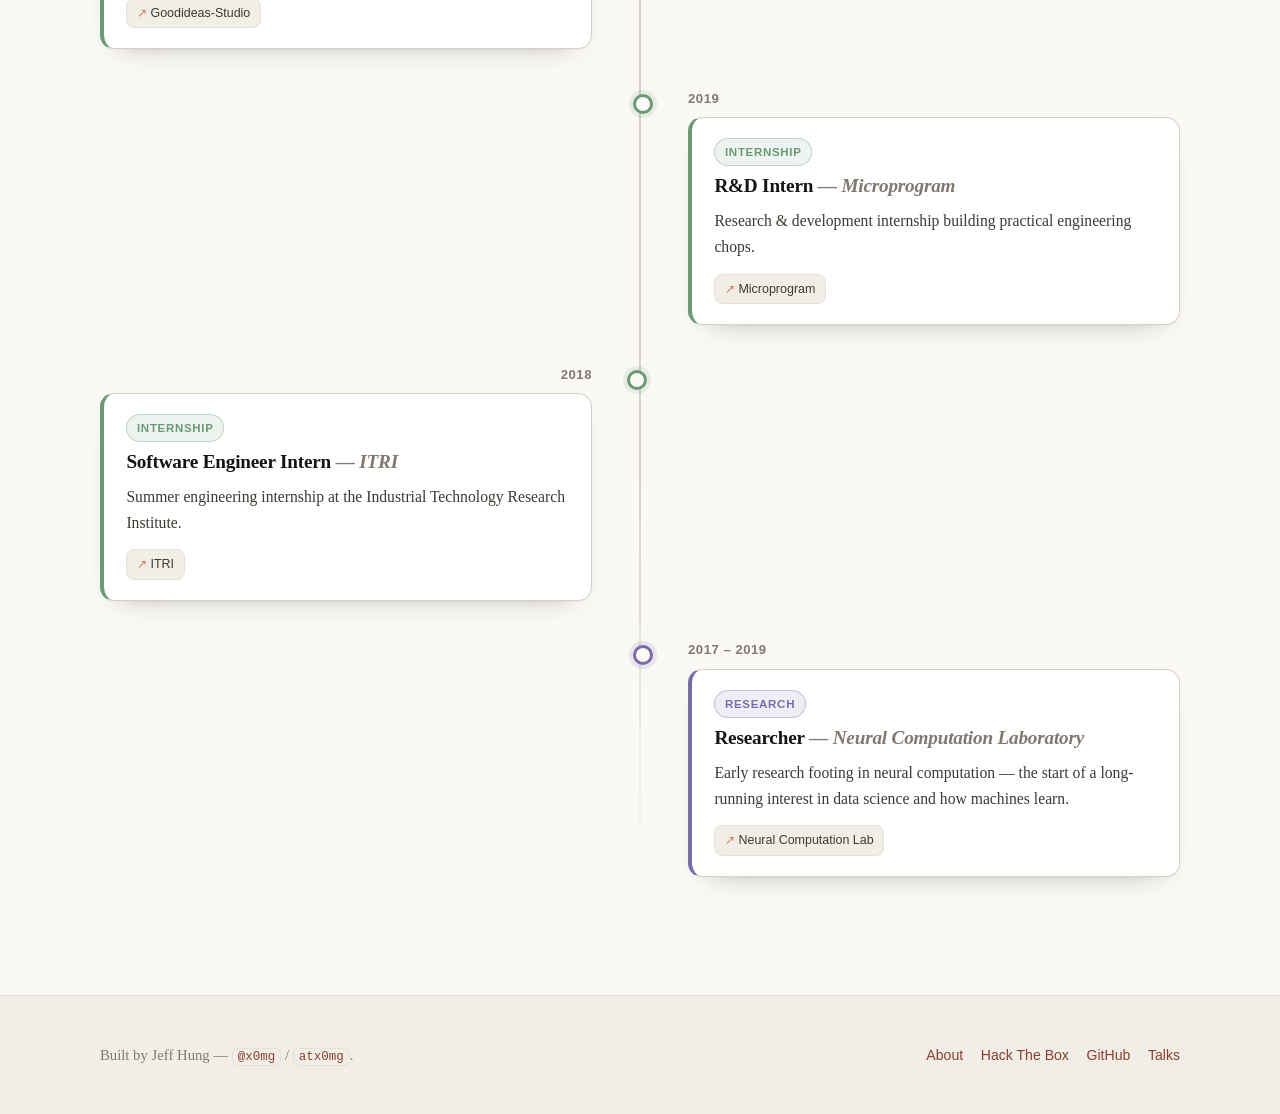
==== commit ee7f2bb9: "Add About page at /about/ Second page (about/index.html) with bio, interests, industrial experience," ====
--- a/index.html
+++ b/index.html
@@ -6,7 +6,7 @@
   <title>Jeff Hung — Timeline</title>
   <meta name="description" content="A timeline of Jeff Hung (@x0mg) — Computer Science, research, software engineering and cyber security." />
   <link rel="preconnect" href="https://fonts.googleapis.com" />
-  <link rel="stylesheet" href="./assets/css/style.css" />
+  <link rel="stylesheet" href="./assets/css/style.css?v=3" />
   <!-- Set theme before first paint to avoid a flash of the wrong theme. -->
   <script>
     (function () {
@@ -23,6 +23,7 @@
     <div class="wrap header-inner">
       <a class="brand" href="#top">jeff<span class="brand-accent">.</span>timeline</a>
       <nav class="nav">
+        <a href="./about/">About</a>
         <a href="https://github.com/jeff14994" target="_blank" rel="noopener">GitHub</a>
         <a href="http://blog.atx0mg.tw/" target="_blank" rel="noopener">Blog</a>
         <a href="https://jeff14994.github.io/projects/" target="_blank" rel="noopener">Projects</a>
@@ -76,6 +77,7 @@
     <div class="wrap footer-inner">
       <p>Built by Jeff Hung — <code>@x0mg</code> / <code>atx0mg</code>.</p>
       <div class="footer-links">
+        <a href="./about/">About</a>
         <a href="https://app.hackthebox.com/profile/93661" target="_blank" rel="noopener">Hack The Box</a>
         <a href="https://github.com/jeff14994" target="_blank" rel="noopener">GitHub</a>
         <a href="https://www2.slideshare.net/JeffHung13/presentations" target="_blank" rel="noopener">Talks</a>
@@ -83,8 +85,8 @@
     </div>
   </footer>
 
-  <script src="./assets/js/data.js"></script>
-  <script src="./assets/js/timeline.js"></script>
-  <script src="./assets/js/theme.js"></script>
+  <script src="./assets/js/data.js?v=3"></script>
+  <script src="./assets/js/timeline.js?v=3"></script>
+  <script src="./assets/js/theme.js?v=3"></script>
 </body>
 </html>
--- a/assets/css/style.css
+++ b/assets/css/style.css
@@ -420,6 +420,72 @@
 .footer-links { display: flex; gap: 1.1rem; font-family: var(--font-sans); font-size: 0.88rem; }
 .footer-links a { text-decoration: none; }
 
+/* ---------------- About page ---------------- */
+.about { padding: clamp(2rem, 6vw, 4rem) 0 5rem; }
+.about-intro { max-width: 70ch; margin-bottom: 3rem; }
+.about-intro p { font-size: clamp(1.05rem, 2.4vw, 1.25rem); color: var(--ink-soft); margin: 0 0 1rem; }
+
+.about-section { margin-bottom: 3rem; }
+.about-section > h2 {
+  font-size: clamp(1.4rem, 3.5vw, 1.9rem);
+  letter-spacing: -0.01em;
+  margin: 0 0 0.35rem;
+}
+.about-section > .section-rule {
+  height: 3px;
+  width: 52px;
+  background: var(--accent);
+  border-radius: 2px;
+  margin-bottom: 1.4rem;
+}
+
+/* simple bullet list (interests, experience) */
+.about-list { list-style: none; margin: 0; padding: 0; }
+.about-list > li {
+  position: relative;
+  padding-left: 1.4rem;
+  margin-bottom: 0.8rem;
+  color: var(--ink-soft);
+}
+.about-list > li::before {
+  content: "";
+  position: absolute;
+  left: 0; top: 0.62em;
+  width: 7px; height: 7px;
+  border-radius: 50%;
+  background: var(--accent);
+}
+.about-list .sub { display: block; padding-left: 0; margin-top: 0.4rem; }
+.about-list .sub li { font-size: 0.96rem; }
+.about-list strong { color: var(--ink); font-weight: 700; }
+.about-list .meta { color: var(--muted); font-style: italic; }
+
+/* year-grouped résumé rows (community, certs, awards) */
+.year-group {
+  display: grid;
+  grid-template-columns: 70px 1fr;
+  gap: 0.5rem 1.2rem;
+  padding: 0.9rem 0;
+  border-top: 1px solid var(--border-soft);
+}
+.year-group:last-child { border-bottom: 1px solid var(--border-soft); }
+.year-group .year {
+  font-family: var(--font-sans);
+  font-weight: 700;
+  color: var(--accent-deep);
+  font-size: 0.95rem;
+  padding-top: 0.1rem;
+}
+.year-group ul { list-style: none; margin: 0; padding: 0; }
+.year-group li { margin-bottom: 0.5rem; color: var(--ink-soft); }
+.year-group li:last-child { margin-bottom: 0; }
+.year-group .note { display: block; font-size: 0.86rem; color: var(--muted); font-style: italic; margin-top: 0.15rem; }
+
+@media (max-width: 520px) {
+  .year-group { grid-template-columns: 1fr; gap: 0.3rem; }
+  .year-group .year { padding-top: 0; }
+}
+
 /* ---------------- Reduced motion ---------------- */
 @media (prefers-reduced-motion: reduce) {
   html { scroll-behavior: auto; }
